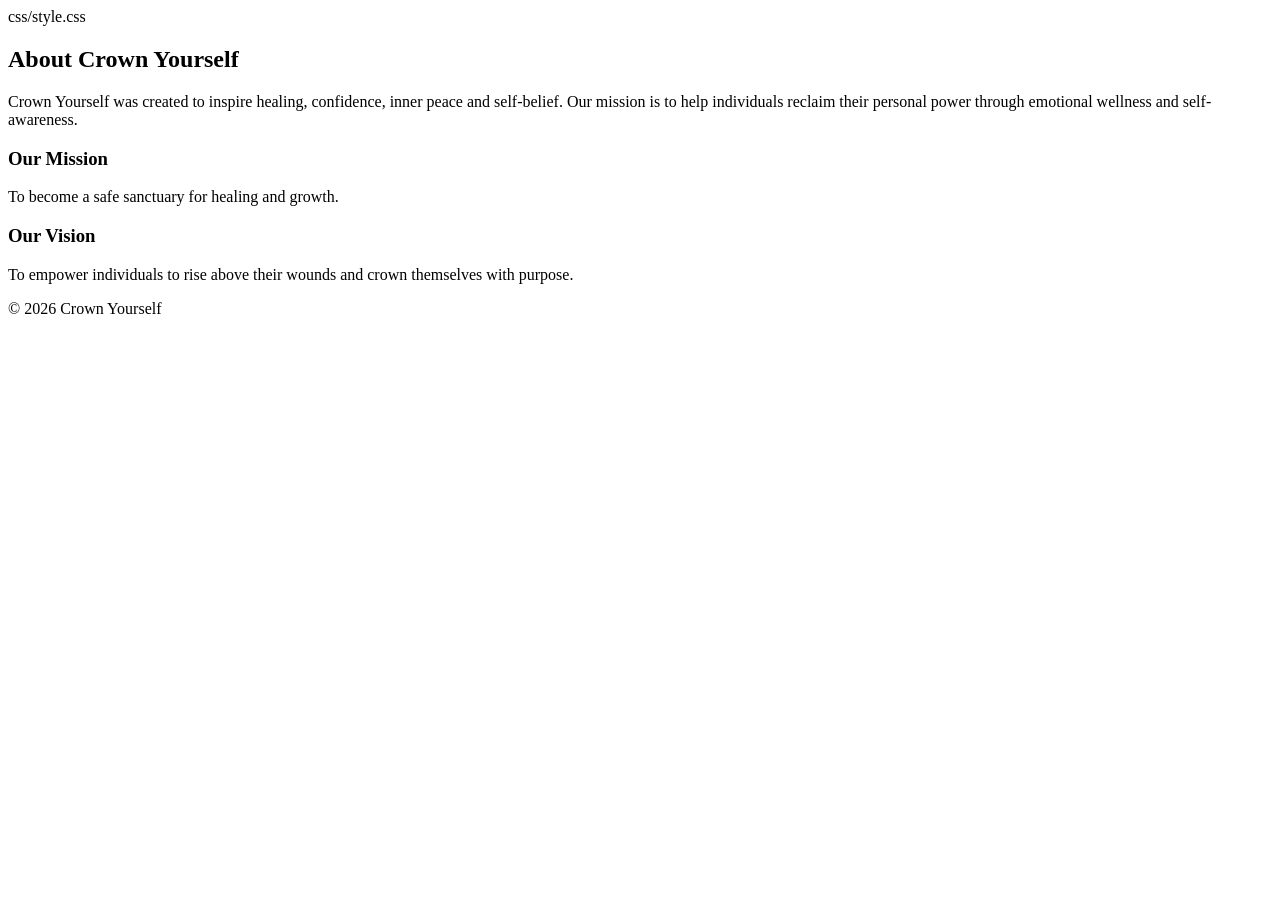
==== about.html @ cd9b48e7 "Create about.html" ====
<!DOCTYPE html>
<html lang="en">
<head>
    <meta charset="UTF-8">
    <meta name="viewport" content="width=device-width, initial-scale=1.0">
    <title>About - Crown Yourself</title>
    css/style.css
</head>
<body>

    <?php include 'nav.html'; ?>

    <div class="container mt-5">
        <h2 class="section-title">About Crown Yourself</h2>
        <p>
            Crown Yourself was created to inspire healing, confidence, inner peace 
            and self‑belief. Our mission is to help individuals reclaim their personal 
            power through emotional wellness and self-awareness.
        </p>

        <h3 class="mt-4">Our Mission</h3>
        <p>To become a safe sanctuary for healing and growth.</p>

        <h3 class="mt-4">Our Vision</h3>
        <p>To empower individuals to rise above their wounds and crown themselves with purpose.</p>
    </div>

    <footer class="footer">
        <p>© 2026 Crown Yourself</p>
    </footer>

</body>
</html>
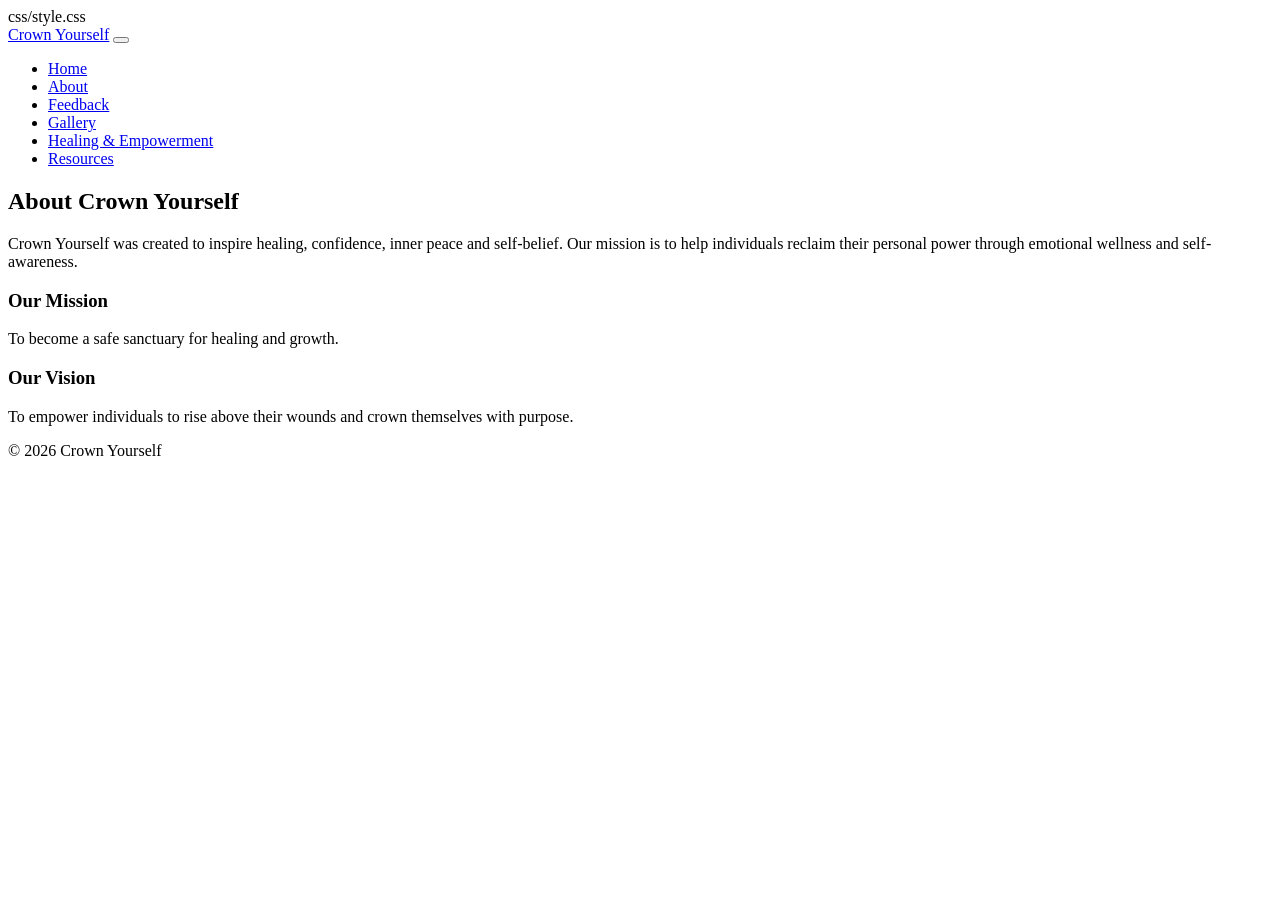
==== commit db0f6b6b: "Update about.html" ====
--- a/about.html
+++ b/about.html
@@ -7,9 +7,37 @@
     css/style.css
 </head>
 <body>
-
-    <?php include 'nav.html'; ?>
-
+  <header>
+         <nav class="navbar navbar-expand-lg navbar-dark bg-dark"> 
+        <div class="container"> 
+            <a class="navbar-brand" href="about us.html">Crown Yourself</a> 
+            <button class="navbar-toggler" type="button" data-bs-toggle="collapse" data-bs-target="#navbarNav"> 
+                <span class="navbar-toggler-icon"></span> 
+            </button> 
+            <div class="collapse navbar-collapse" id="navbarNav"> 
+                <ul class="navbar-nav"> 
+                    <li class="nav-item"> 
+                        <a class="nav-link" href="index.html">Home</a> 
+                    </li> 
+                    <li class="nav-item"> 
+                        <a class="nav-link" href="about us.html">About</a> 
+                    </li>
+                    <li class="nav-item"> 
+                        <a class="nav-link" href="feedback.html">Feedback</a> 
+                    </li>    
+                    <li class="nav-item">
+                        <a class="nav-link" href="gallery.html">Gallery</a>
+                    </li>
+                    <li class="nav-item">
+                        <a class="nav-link" href="healing.html">Healing & Empowerment</a>
+                    </li>
+                   <li class="nav-item">
+                      <a class="nav-link" href=resources.html">Resources</a>
+                   </li>
+                </ul>  </div> 
+        </div> 
+    </nav> 
+    </header>
     <div class="container mt-5">
         <h2 class="section-title">About Crown Yourself</h2>
         <p>
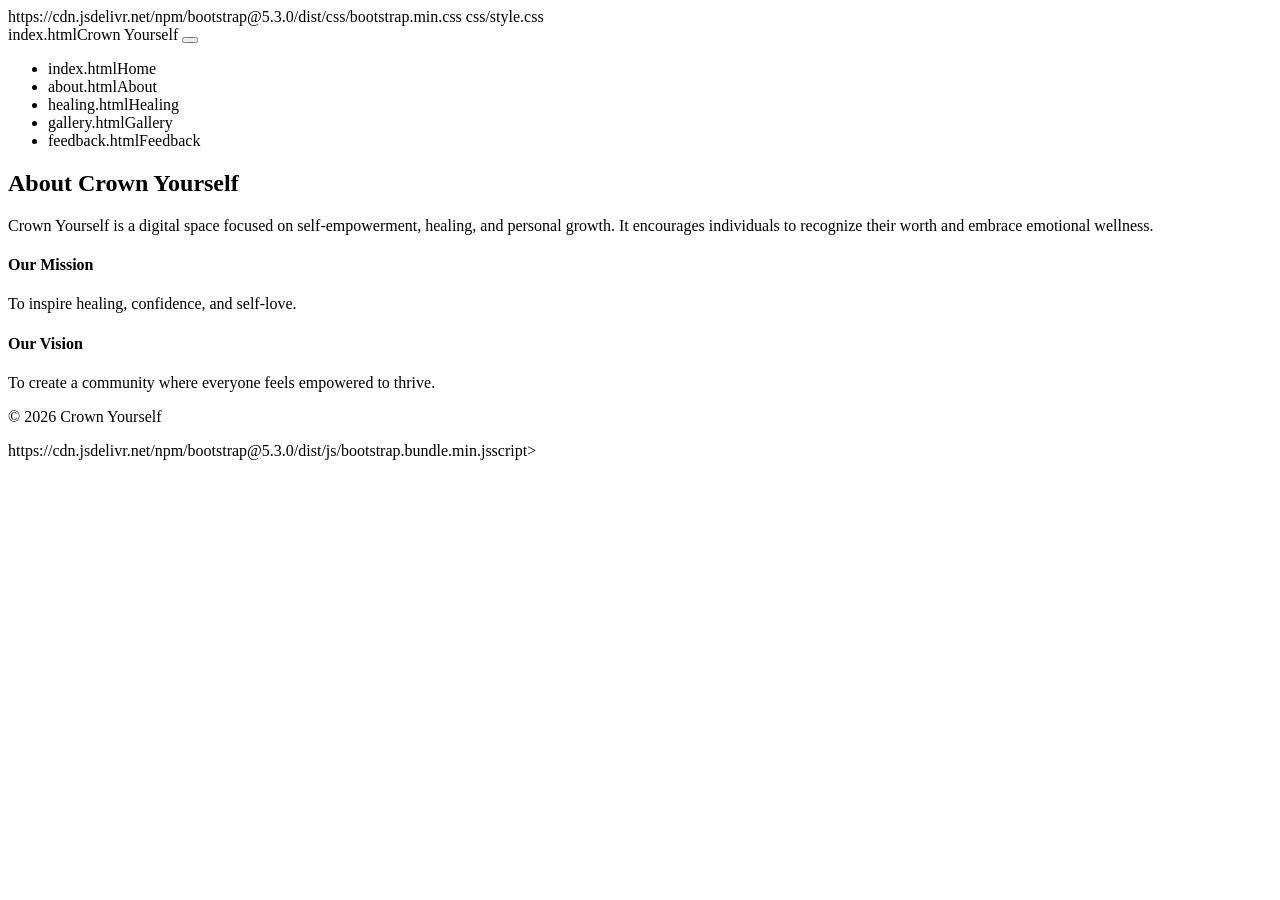
==== commit 035ab799: "Update about.html" ====
--- a/about.html
+++ b/about.html
@@ -4,58 +4,51 @@
     <meta charset="UTF-8">
     <meta name="viewport" content="width=device-width, initial-scale=1.0">
     <title>About - Crown Yourself</title>
+
+    https://cdn.jsdelivr.net/npm/bootstrap@5.3.0/dist/css/bootstrap.min.css
     css/style.css
 </head>
 <body>
-  <header>
-         <nav class="navbar navbar-expand-lg navbar-dark bg-dark"> 
-        <div class="container"> 
-            <a class="navbar-brand" href="about us.html">Crown Yourself</a> 
-            <button class="navbar-toggler" type="button" data-bs-toggle="collapse" data-bs-target="#navbarNav"> 
-                <span class="navbar-toggler-icon"></span> 
-            </button> 
-            <div class="collapse navbar-collapse" id="navbarNav"> 
-                <ul class="navbar-nav"> 
-                    <li class="nav-item"> 
-                        <a class="nav-link" href="index.html">Home</a> 
-                    </li> 
-                    <li class="nav-item"> 
-                        <a class="nav-link" href="about us.html">About</a> 
-                    </li>
-                    <li class="nav-item"> 
-                        <a class="nav-link" href="feedback.html">Feedback</a> 
-                    </li>    
-                    <li class="nav-item">
-                        <a class="nav-link" href="gallery.html">Gallery</a>
-                    </li>
-                    <li class="nav-item">
-                        <a class="nav-link" href="healing.html">Healing & Empowerment</a>
-                    </li>
-                   <li class="nav-item">
-                      <a class="nav-link" href=resources.html">Resources</a>
-                   </li>
-                </ul>  </div> 
-        </div> 
-    </nav> 
-    </header>
-    <div class="container mt-5">
-        <h2 class="section-title">About Crown Yourself</h2>
-        <p>
-            Crown Yourself was created to inspire healing, confidence, inner peace 
-            and self‑belief. Our mission is to help individuals reclaim their personal 
-            power through emotional wellness and self-awareness.
-        </p>
 
-        <h3 class="mt-4">Our Mission</h3>
-        <p>To become a safe sanctuary for healing and growth.</p>
+<nav class="navbar navbar-expand-lg navbar-dark purple-bg">
+    <div class="container">
+        index.htmlCrown Yourself</a>
+        <button class="navbar-toggler" type="button" data-bs-toggle="collapse" data-bs-target="#navMenu">
+            <span class="navbar-toggler-icon"></span>
+        </button>
+        <div class="collapse navbar-collapse" id="navMenu">
+            <ul class="navbar-nav ms-auto">
+                <li class="nav-item">index.htmlHome</a></li>
+                <li class="nav-item">about.htmlAbout</a></li>
+                <li class="nav-item">healing.htmlHealing</a></li>
+                <li class="nav-item">gallery.htmlGallery</a></li>
+                <li class="nav-item">feedback.htmlFeedback</a></li>
+            </ul>
+        </div>
+    </div>
+</nav>
 
-        <h3 class="mt-4">Our Vision</h3>
-        <p>To empower individuals to rise above their wounds and crown themselves with purpose.</p>
-    </div>
+<section class="container mt-5">
+    <h2 class="section-title">About Crown Yourself</h2>
+    <p>
+        Crown Yourself is a digital space focused on self‑empowerment,
+        healing, and personal growth. It encourages individuals to
+        recognize their worth and embrace emotional wellness.
+    </p>
 
-    <footer class="footer">
-        <p>© 2026 Crown Yourself</p>
-    </footer>
+    <h4 class="mt-4">Our Mission</h4>
+    <p>To inspire healing, confidence, and self‑love.</p>
 
+    <h4 class="mt-4">Our Vision</h4>
+    <p>To create a community where everyone feels empowered to thrive.</p>
+</section>
+
+<footer class="footer">
+    <p>© 2026 Crown Yourself</p>
+</footer>
+
+https://cdn.jsdelivr.net/npm/bootstrap@5.3.0/dist/js/bootstrap.bundle.min.jsscript>
 </body>
 </html>
+
+   
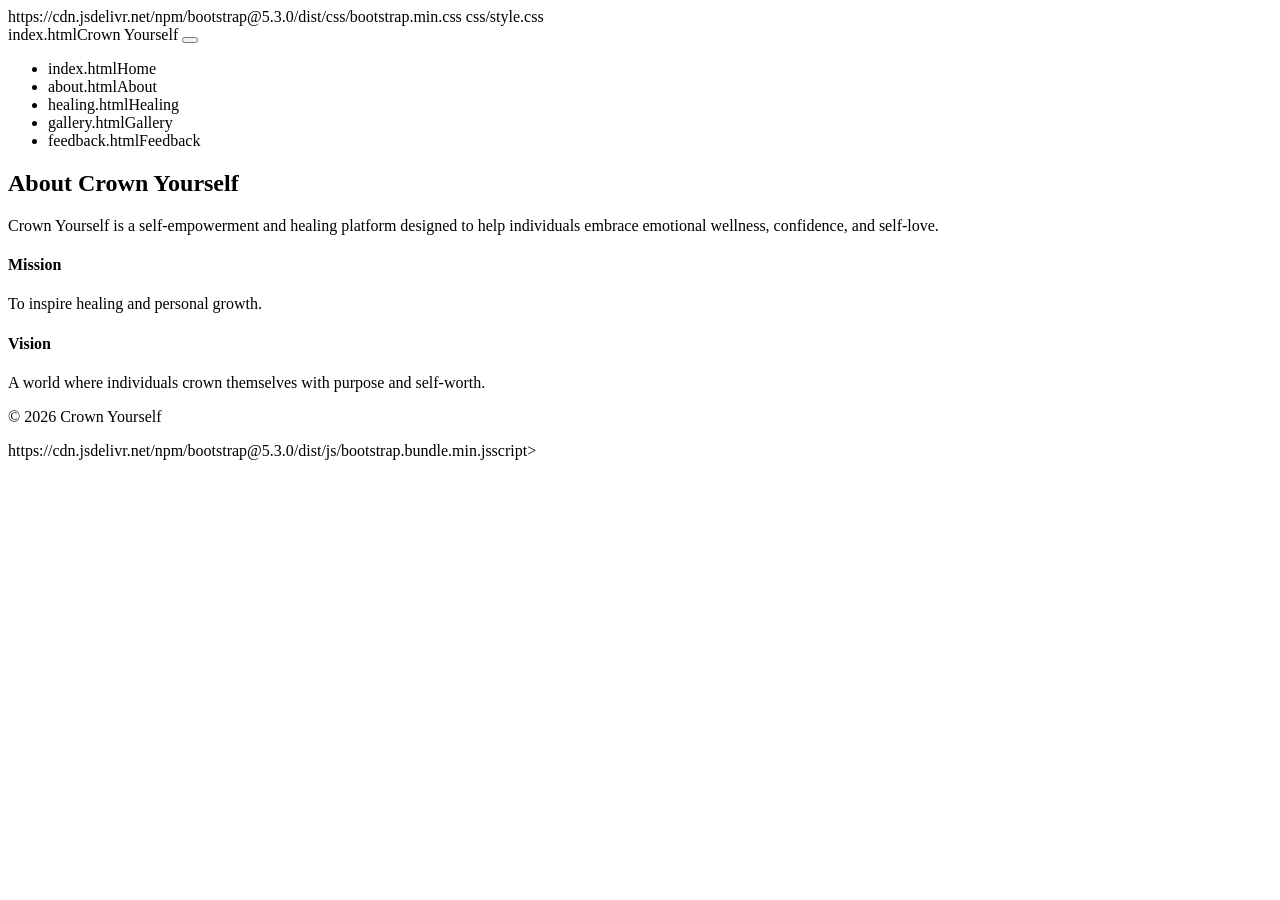
==== commit adb939e7: "Revise About page content and title format" ====
--- a/about.html
+++ b/about.html
@@ -3,7 +3,7 @@
 <head>
     <meta charset="UTF-8">
     <meta name="viewport" content="width=device-width, initial-scale=1.0">
-    <title>About - Crown Yourself</title>
+    <title>About | Crown Yourself</title>
 
     https://cdn.jsdelivr.net/npm/bootstrap@5.3.0/dist/css/bootstrap.min.css
     css/style.css
@@ -31,16 +31,15 @@
 <section class="container mt-5">
     <h2 class="section-title">About Crown Yourself</h2>
     <p>
-        Crown Yourself is a digital space focused on self‑empowerment,
-        healing, and personal growth. It encourages individuals to
-        recognize their worth and embrace emotional wellness.
+        Crown Yourself is a self‑empowerment and healing platform designed to
+        help individuals embrace emotional wellness, confidence, and self‑love.
     </p>
 
-    <h4 class="mt-4">Our Mission</h4>
-    <p>To inspire healing, confidence, and self‑love.</p>
+    <h4>Mission</h4>
+    <p>To inspire healing and personal growth.</p>
 
-    <h4 class="mt-4">Our Vision</h4>
-    <p>To create a community where everyone feels empowered to thrive.</p>
+    <h4>Vision</h4>
+    <p>A world where individuals crown themselves with purpose and self‑worth.</p>
 </section>
 
 <footer class="footer">
@@ -50,5 +49,3 @@
 https://cdn.jsdelivr.net/npm/bootstrap@5.3.0/dist/js/bootstrap.bundle.min.jsscript>
 </body>
 </html>
-
-   
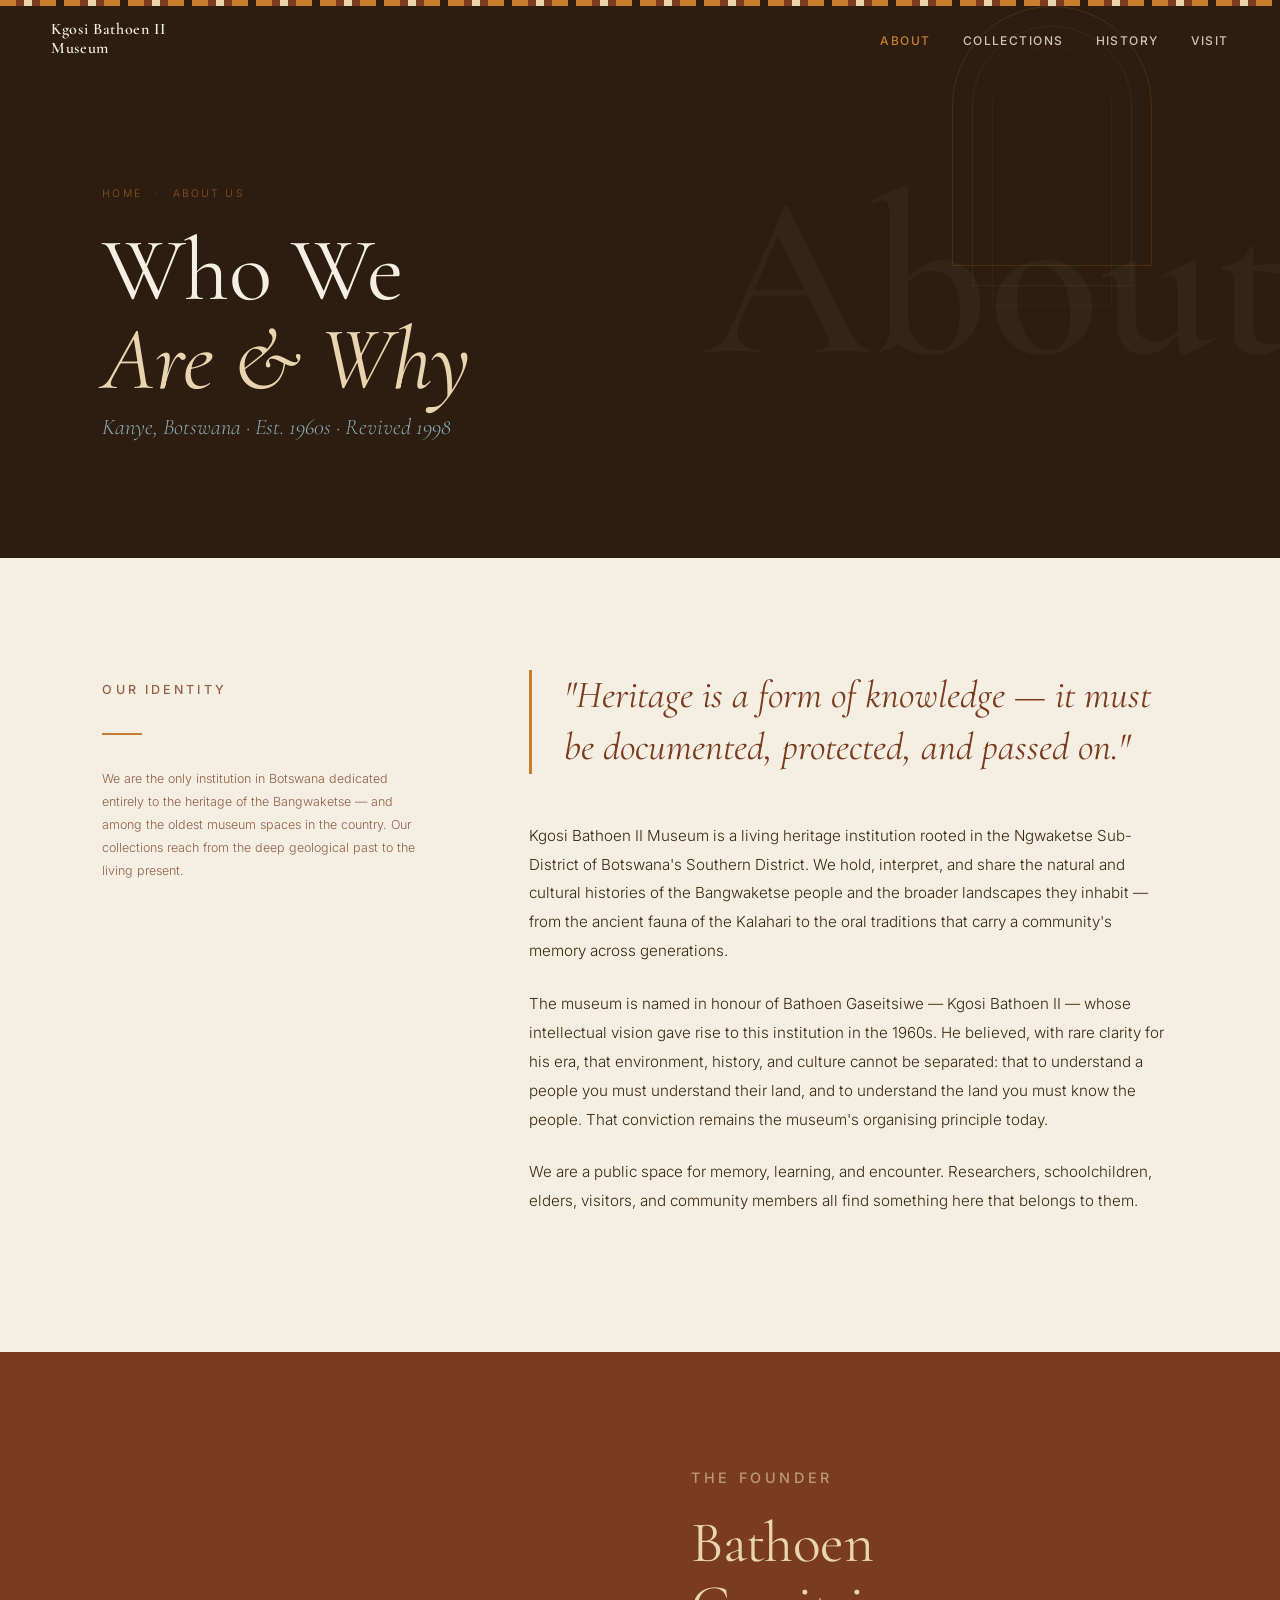
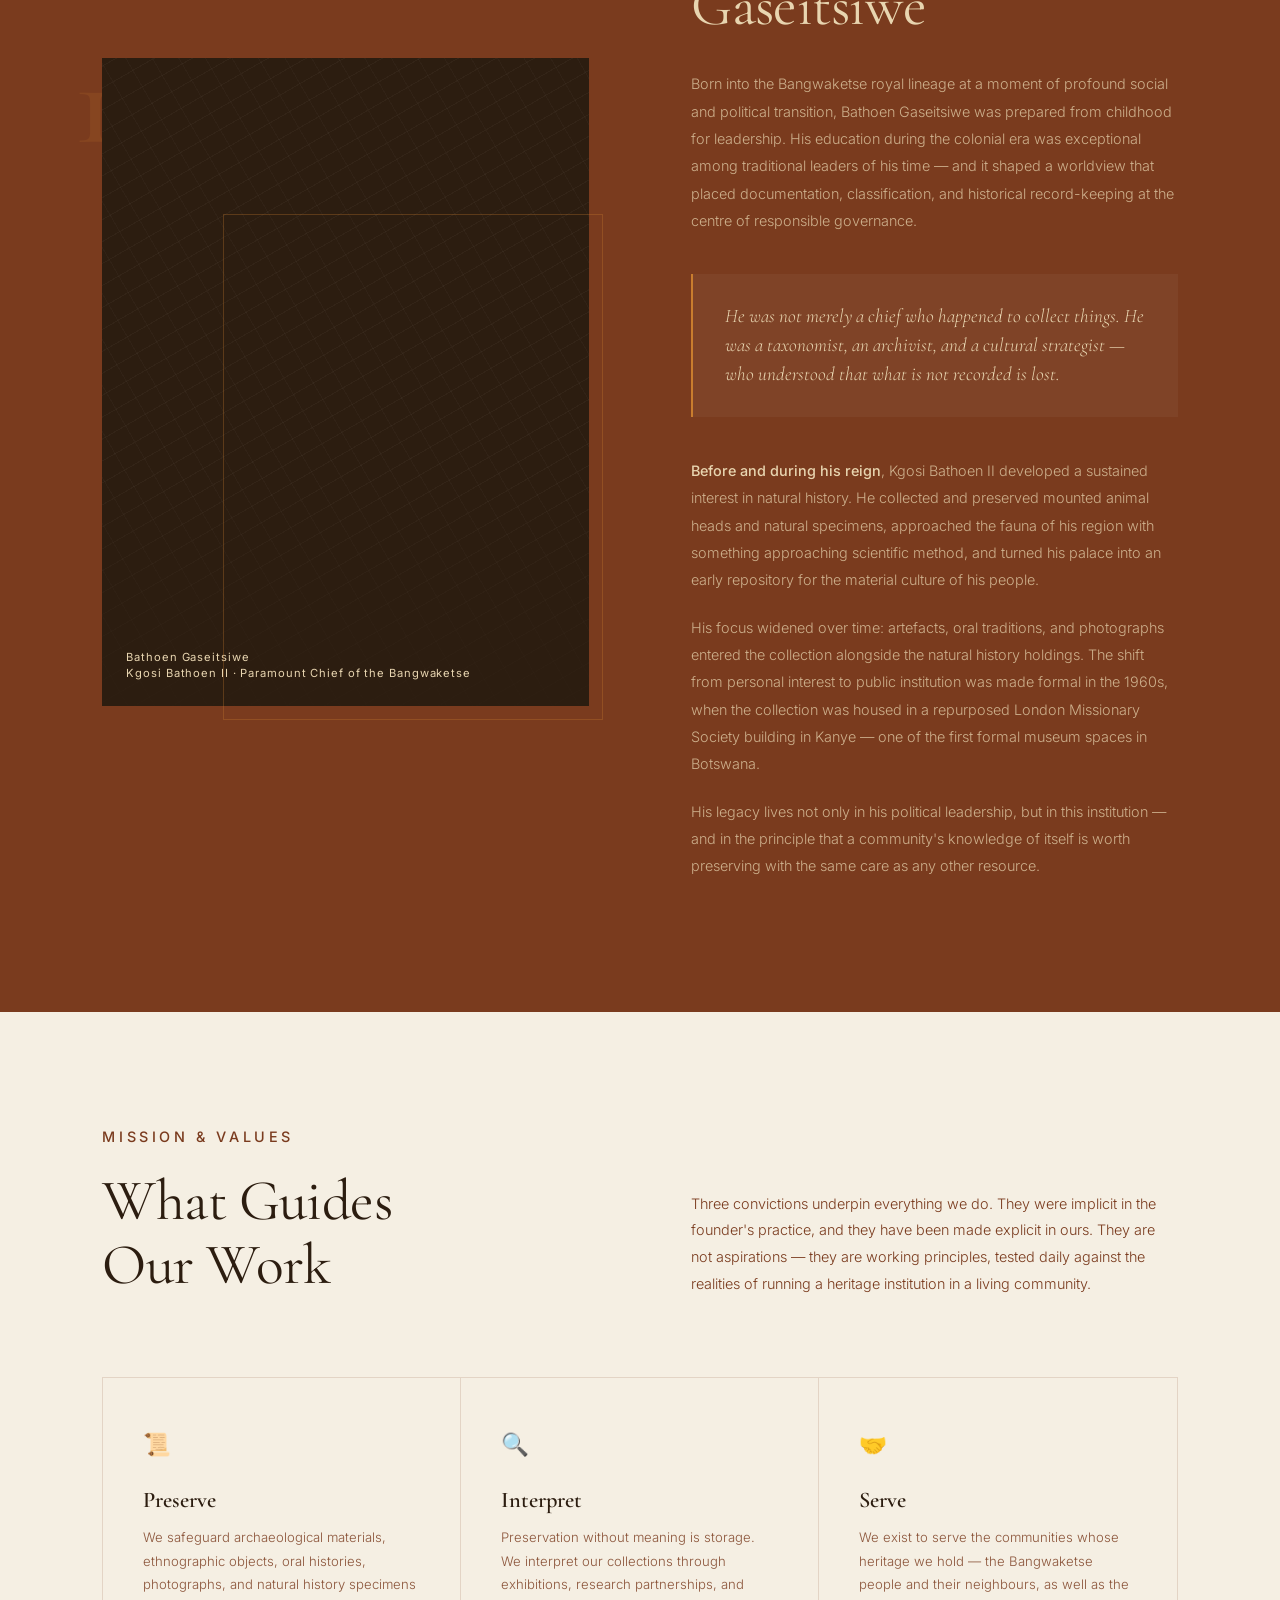
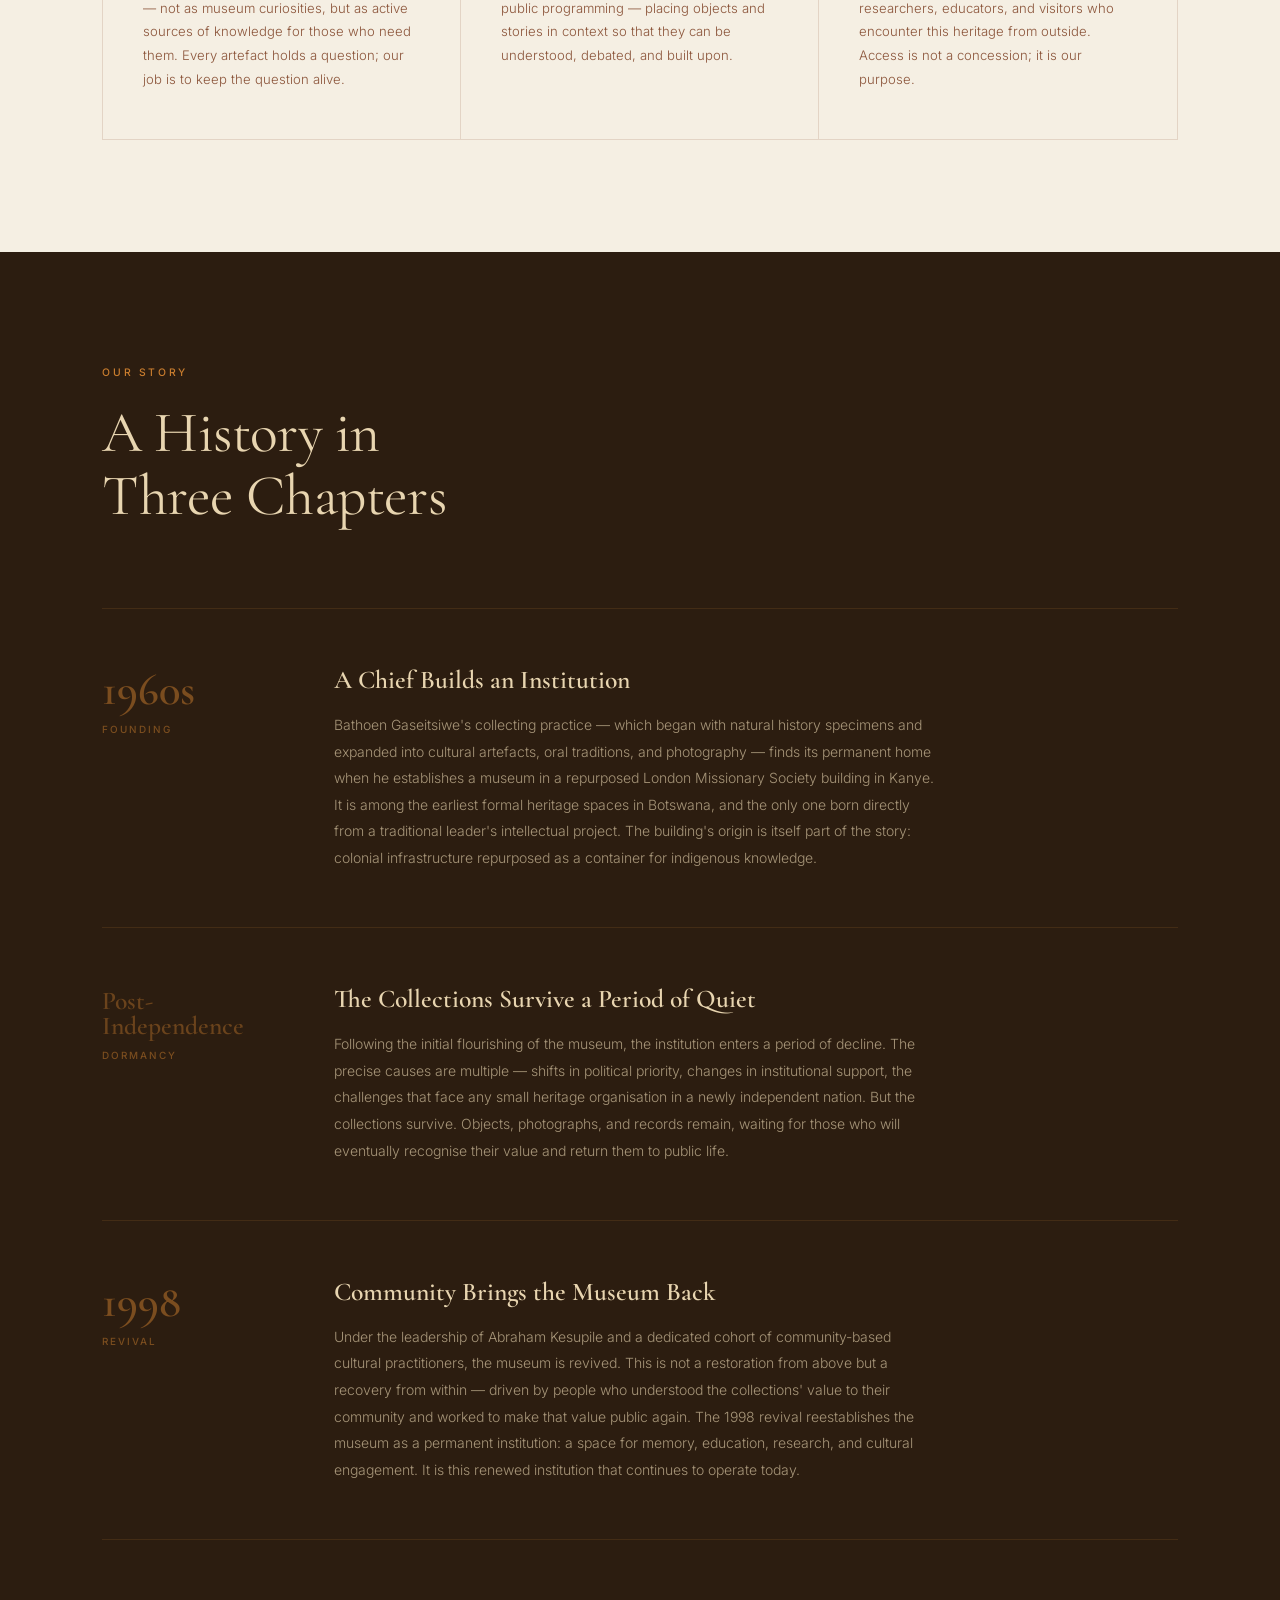
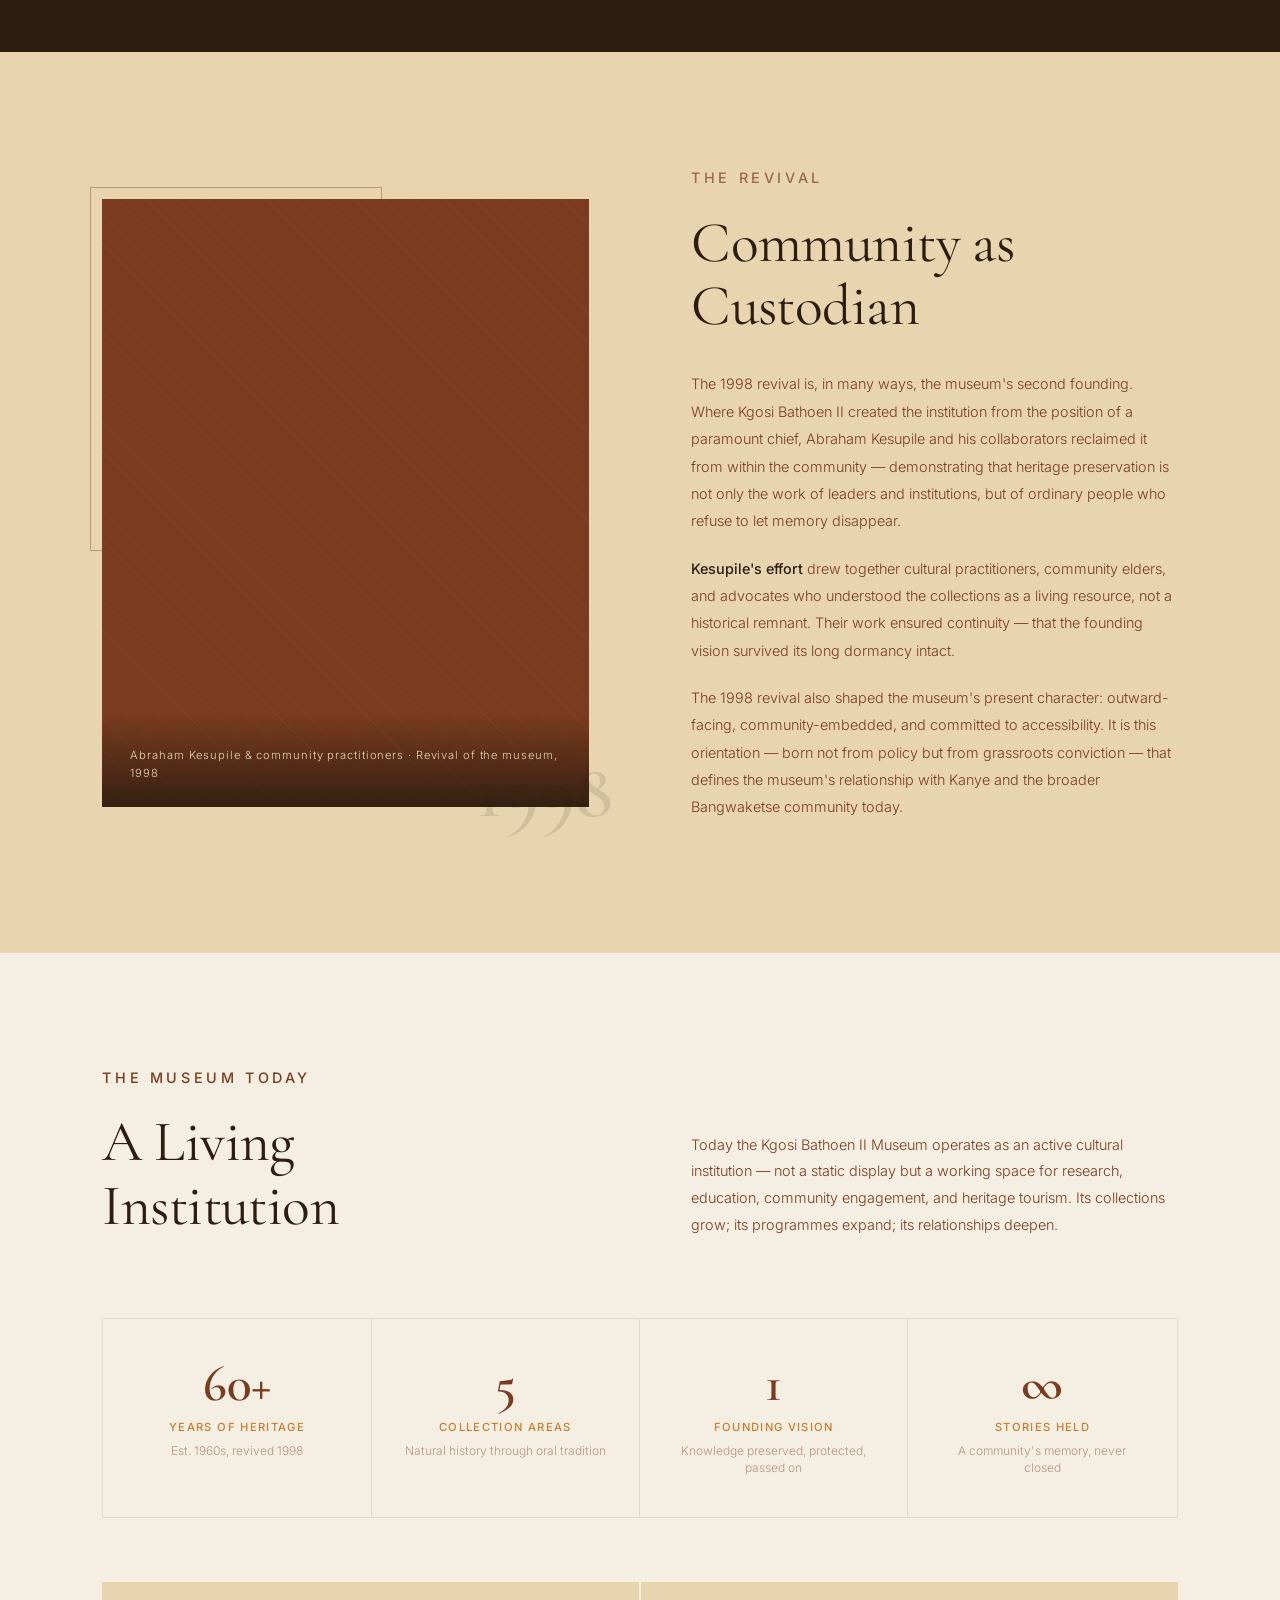
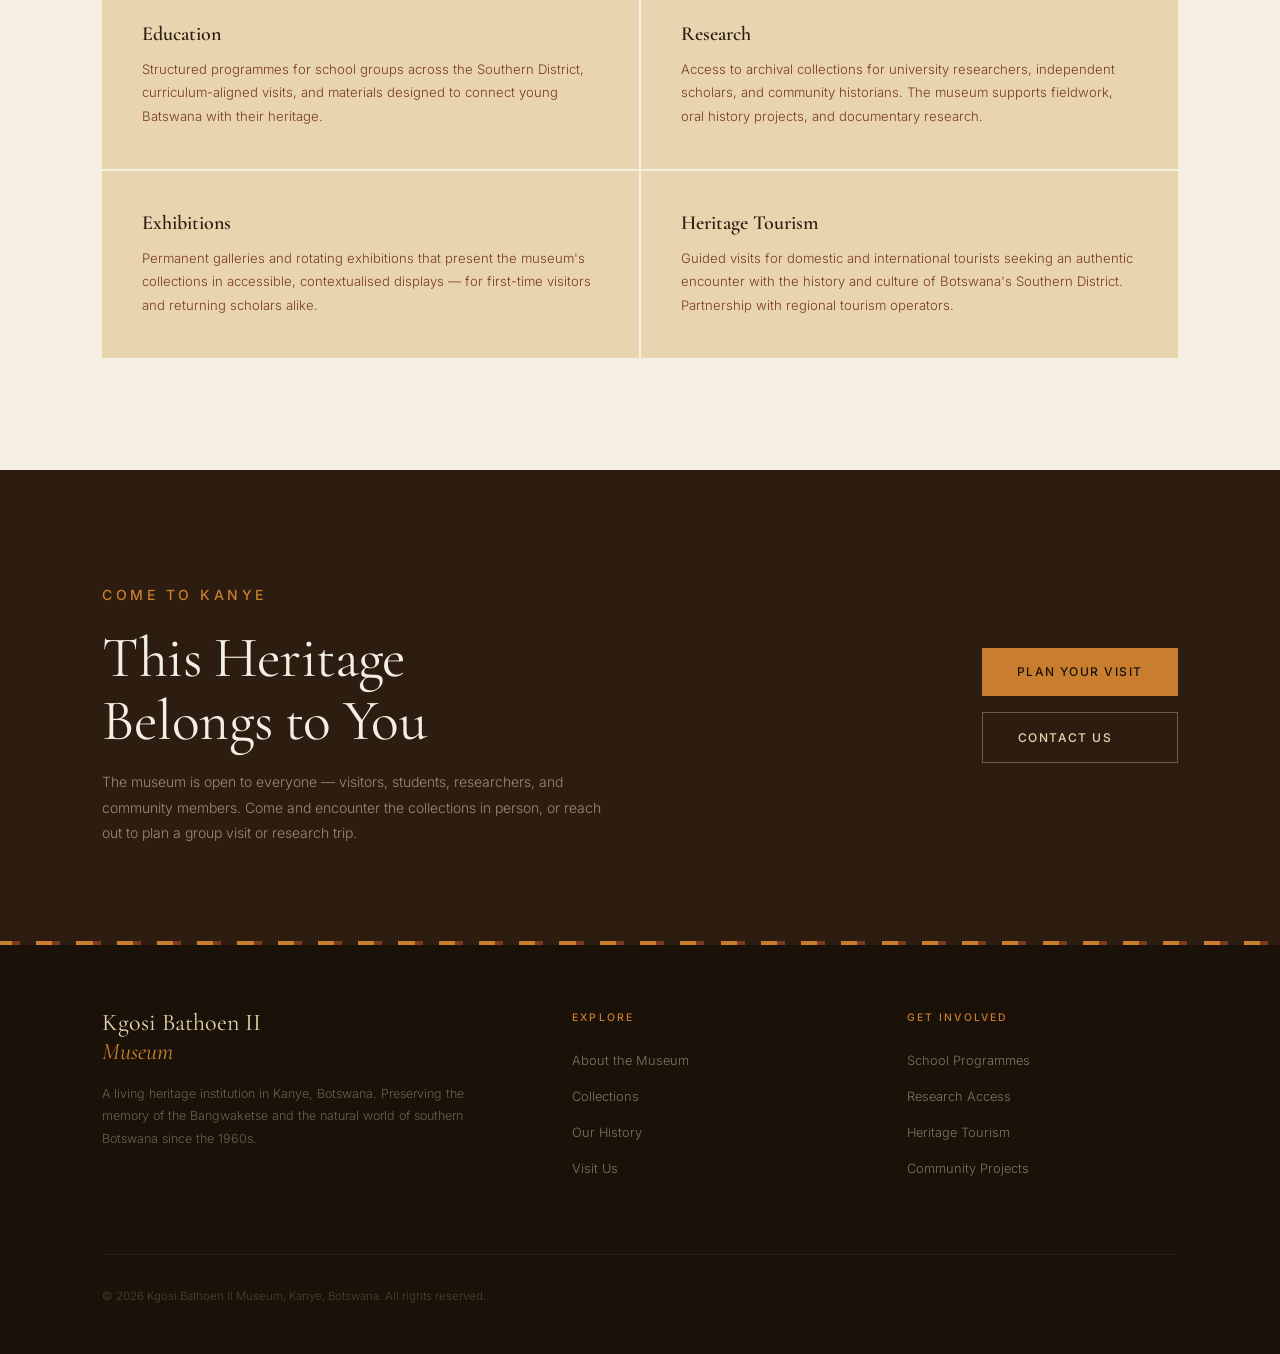
==== commit ac705b9c: "Update fmt.Println message from 'Hello' to 'Goodbye'" ====
--- a/about.html
+++ b/about.html
@@ -1,51 +1,1049 @@
 <!DOCTYPE html>
 <html lang="en">
 <head>
-    <meta charset="UTF-8">
-    <meta name="viewport" content="width=device-width, initial-scale=1.0">
-    <title>About | Crown Yourself</title>
-
-    https://cdn.jsdelivr.net/npm/bootstrap@5.3.0/dist/css/bootstrap.min.css
-    css/style.css
+  <meta charset="UTF-8" />
+  <meta name="viewport" content="width=device-width, initial-scale=1.0" />
+  <title>About Us — Kgosi Bathoen II Museum</title>
+  <link href="https://fonts.googleapis.com/css2?family=Cormorant+Garamond:ital,wght@0,400;0,600;1,400&family=Inter:wght@300;400;500&display=swap" rel="stylesheet" />
+  <style>
+    *, *::before, *::after { box-sizing: border-box; margin: 0; padding: 0; }
+
+    :root {
+      --earth:   #2C1D10;
+      --sienna:  #7A3B1E;
+      --ochre:   #C97D2E;
+      --sand:    #E8D5B0;
+      --bone:    #F5EFE3;
+      --sky:     #8BAAB4;
+      --ink:     #1A1209;
+
+      --display: 'Cormorant Garamond', Georgia, serif;
+      --body:    'Inter', system-ui, sans-serif;
+    }
+
+    html { scroll-behavior: smooth; }
+body {
+      background: var(--bone);
+      color: var(--ink);
+      font-family: var(--body);
+      font-weight: 300;
+      line-height: 1.65;
+      overflow-x: hidden;
+    }
+
+    /* ── NAV ── */
+    nav {
+      position: fixed;
+      top: 0; left: 0; right: 0;
+      z-index: 100;
+      display: flex;
+      align-items: center;
+      justify-content: space-between;
+      padding: 1.25rem 4vw;
+      background: transparent;
+      transition: background 0.4s, backdrop-filter 0.4s;
+    }
+    nav.scrolled {
+      background: rgba(245,239,227,0.92);
+      backdrop-filter: blur(10px);
+      border-bottom: 1px solid rgba(122,59,30,0.15);
+    }
+    .nav-logo {
+      font-family: var(--display);
+      font-size: 1rem;
+      font-weight: 600;
+      color: var(--bone);
+      letter-spacing: 0.04em;
+      text-decoration: none;
+      line-height: 1.2;
+    }
+    nav.scrolled .nav-logo { color: var(--earth); }
+    .nav-links {
+      display: flex;
+      gap: 2rem;
+      list-style: none;
+    }
+    .nav-links a {
+      font-size: 0.75rem;
+      font-weight: 500;
+      letter-spacing: 0.12em;
+      text-transform: uppercase;
+      color: rgba(245,239,227,0.8);
+      text-decoration: none;
+      transition: color 0.25s;
+    }
+    .nav-links a.active { color: var(--ochre); }
+    nav.scrolled .nav-links a { color: var(--sienna); }
+    nav.scrolled .nav-links a.active { color: var(--ochre); }
+    .nav-links a:hover { color: var(--ochre); }
+
+    /* ── SHARED BITS ── */
+      .kente-stripe {
+      height: 6px;
+      background: repeating-linear-gradient(
+        90deg,
+        var(--ochre)  0px,  var(--ochre)  16px,
+        var(--sienna) 16px, var(--sienna) 24px,
+        var(--sand)   24px, var(--sand)   32px,
+        var(--sienna) 32px, var(--sienna) 40px,
+        var(--ochre)  40px, var(--ochre)  56px,
+        var(--earth)  56px, var(--earth)  64px
+      );
+    }
+
+    .section-label {
+      font-size: 0.65rem;
+      letter-spacing: 0.25em;
+      text-transform: uppercase;
+      color: var(--ochre);
+      font-weight: 500;
+      margin-bottom: 1.25rem;
+    }
+
+    h2 {
+      font-family: var(--display);
+      font-size: clamp(2rem, 4.5vw, 3.8rem);
+      font-weight: 400;
+      line-height: 1.1;
+      letter-spacing: -0.01em;
+      color: var(--earth);
+    }
+
+    .btn-primary {
+      display: inline-block;
+      padding: 0.9rem 2.2rem;
+      background: var(--ochre);
+      color: var(--ink);
+      font-size: 0.75rem;
+      font-weight: 500;
+      letter-spacing: 0.12em;
+      text-transform: uppercase;
+      text-decoration: none;
+      border: none;
+      cursor: pointer;
+      transition: background 0.25s, transform 0.2s;
+    }
+    .btn-primary:hover { background: var(--sand); transform: translateY(-2px); }
+
+    .btn-ghost {
+      display: inline-block;
+      padding: 0.9rem 2.2rem;
+      background: transparent;
+      color: var(--sand);
+      font-size: 0.75rem;
+      font-weight: 500;
+      letter-spacing: 0.12em;
+      text-transform: uppercase;
+      text-decoration: none;
+      border: 1px solid rgba(232,213,176,0.35);
+      transition: border-color 0.25s, color 0.25s, transform 0.2s;
+    }
+    .btn-ghost:hover { border-color: var(--ochre); color: var(--ochre); transform: translateY(-2px); }
+
+    /* ── PAGE HERO ── */
+    .page-hero {
+      position: relative;
+      background: var(--earth);
+      padding: 16vh 8vw 8vh;
+      overflow: hidden;
+      min-height: 62vh;
+      display: flex;
+      flex-direction: column;
+      justify-content: flex-end;
+    }
+    .page-hero .kente-stripe {
+      position: absolute;
+      top: 0; left: 0; right: 0;
+    }
+    .page-hero-ghost {
+      position: absolute;
+      right: -1vw;
+      top: 50%;
+      transform: translateY(-50%);
+      font-family: var(--display);
+      font-size: clamp(7rem, 18vw, 20rem);
+      font-weight: 600;
+      color: rgba(255,255,255,0.03);
+      line-height: 1;
+      user-select: none;
+      pointer-events: none;
+      white-space: nowrap;
+    }
+  
+    /* concentric arcs decorating the right side */
+    .page-hero-arcs {
+      position: absolute;
+      top: 6px; right: 10vw;
+      width: 200px; height: 260px;
+      pointer-events: none;
+    }
+    .page-hero-arcs span {
+      position: absolute;
+      border-radius: 100px 100px 0 0;
+      border: 1px solid rgba(201,125,46,0.18);
+    }
+    .page-hero-arcs span:nth-child(1) { inset: 0; }
+    .page-hero-arcs span:nth-child(2) { inset: 20px 20px -20px; border-color: rgba(201,125,46,0.10); }
+    .page-hero-arcs span:nth-child(3) { inset: 40px 40px -40px; border-color: rgba(201,125,46,0.06); }
+
+    .page-hero-breadcrumb {
+      font-size: 0.65rem;
+      letter-spacing: 0.2em;
+      text-transform: uppercase;
+      color: rgba(201,125,46,0.6);
+      margin-bottom: 1.5rem;
+    }
+    .page-hero-breadcrumb a {
+      color: rgba(201,125,46,0.6);
+      text-decoration: none;
+    }
+    .page-hero-breadcrumb a:hover { color: var(--ochre); }
+    .page-hero-breadcrumb span { margin: 0 0.5rem; }
+
+    .page-hero h1 {
+      font-family: var(--display);
+      font-size: clamp(2.8rem, 7vw, 6rem);
+      font-weight: 400;
+      line-height: 1.0;
+      color: var(--bone);
+      letter-spacing: -0.01em;
+      margin-bottom: 0.25rem;
+    }
+    .page-hero h1 em { font-style: italic; color: var(--sand); }
+
+    .page-hero-sub {
+      font-family: var(--display);
+      font-style: italic;
+      font-size: clamp(1rem, 2vw, 1.4rem);
+      color: var(--sky);
+      margin-bottom: 2.5rem;
+    }
+
+    /* ── OPENING STATEMENT ── */
+      .opening {
+      background: var(--bone);
+      padding: 7rem 8vw;
+      display: grid;
+      grid-template-columns: 1fr 2fr;
+      gap: 8vw;
+      align-items: start;
+    }
+    .opening-aside {
+      padding-top: 0.5rem;
+    }
+    .opening-aside .section-label { margin-bottom: 2rem; }
+    .opening-aside-rule {
+      width: 40px;
+      height: 2px;
+      background: var(--ochre);
+      margin-bottom: 2rem;
+    }
+    .opening-aside p {
+      font-size: 0.78rem;
+      color: var(--sienna);
+      line-height: 1.85;
+      opacity: 0.8;
+    }
+
+    .opening-body blockquote {
+      font-family: var(--display);
+      font-size: clamp(1.5rem, 3vw, 2.4rem);
+      font-style: italic;
+      font-weight: 400;
+      color: var(--sienna);
+      line-height: 1.35;
+      border-left: 3px solid var(--ochre);
+      padding-left: 2rem;
+      margin-bottom: 3rem;
+    }
+    .opening-body p {
+      font-size: 0.95rem;
+      color: #3a2810;
+      line-height: 1.9;
+      margin-bottom: 1.5rem;
+      max-width: 640px;
+    }
+    /* ── FOUNDER PORTRAIT SECTION ── */
+    .founder {
+      background: var(--sienna);
+      padding: 7rem 8vw;
+      display: grid;
+      grid-template-columns: 1fr 1fr;
+      gap: 8vw;
+      align-items: center;
+    }
+
+    .founder-portrait {
+      position: relative;
+    }
+    .founder-frame {
+      width: 100%;
+      aspect-ratio: 3/4;
+      background: var(--earth);
+      position: relative;
+      overflow: hidden;
+    }
+    /* Hatched texture to stand in for photo */
+    .founder-frame::before {
+      content: '';
+      position: absolute;
+      inset: 0;
+      background:
+        repeating-linear-gradient(
+          -30deg,
+          transparent,
+          transparent 18px,
+          rgba(255,255,255,0.03) 18px,
+          rgba(255,255,255,0.03) 19px
+        ),
+        repeating-linear-gradient(
+          60deg,
+          transparent,
+          transparent 22px,
+          rgba(255,255,255,0.025) 22px,
+          rgba(255,255,255,0.025) 23px
+        );
+    }
+      /* Inner ruled overlay */
+    .founder-frame-inner {
+      position: absolute;
+      bottom: 0; left: 0; right: 0;
+      height: 35%;
+      background: linear-gradient(to top, rgba(44,29,16,0.9), transparent);
+      display: flex;
+      align-items: flex-end;
+      padding: 1.5rem;
+    }
+    .founder-frame-inner p {
+      font-size: 0.7rem;
+      letter-spacing: 0.08em;
+      color: var(--sand);
+      line-height: 1.5;
+      font-weight: 400;
+    }
+    /* Offset decorative border */
+    .founder-frame-offset {
+      position: absolute;
+      bottom: -14px; right: -14px;
+      width: 78%; height: 78%;
+      border: 1px solid var(--ochre);
+      opacity: 0.3;
+      pointer-events: none;
+    }
+    /* Large year stamp */
+    .founder-year {
+      position: absolute;
+      top: -1.25rem;
+      left: -1.75rem;
+      font-family: var(--display);
+      font-size: clamp(5rem, 10vw, 8rem);
+      font-weight: 600;
+      color: var(--ochre);
+      opacity: 0.15;
+      line-height: 1;
+      pointer-events: none;
+    }
+
+    .founder-content .section-label { color: var(--sand); opacity: 0.6; }
+    .founder-content h2 { color: var(--sand); margin-bottom: 2rem; }
+
+    .founder-content p {
+      font-size: 0.9rem;
+      color: rgba(232,213,176,0.75);
+      line-height: 1.9;
+      margin-bottom: 1.25rem;
+      max-width: 520px;
+    }
+    .founder-content p strong {
+      color: var(--sand);
+      font-weight: 500;
+    }
+
+    .founder-pull {
+      margin: 2.5rem 0;
+      padding: 1.75rem 2rem;
+      border-left: 2px solid var(--ochre);
+      background: rgba(255,255,255,0.04);
+    }
+    .founder-pull p {
+      font-family: var(--display);
+      font-size: 1.2rem;
+      font-style: italic;
+      color: var(--sand);
+      opacity: 1;
+      margin: 0;
+      line-height: 1.5;
+    }
+/* ── MISSION & VALUES ── */
+    .mission {
+      background: var(--bone);
+      padding: 7rem 8vw;
+    }
+    .mission-header {
+      display: grid;
+      grid-template-columns: 1fr 1fr;
+      gap: 8vw;
+      align-items: end;
+      margin-bottom: 5rem;
+    }
+    .mission-header p {
+      font-size: 0.9rem;
+      color: var(--sienna);
+      line-height: 1.85;
+    }
+
+    .values-grid {
+      display: grid;
+      grid-template-columns: repeat(3, 1fr);
+      gap: 0;
+      border: 1px solid rgba(122,59,30,0.15);
+    }
+    .value-card {
+      padding: 3rem 2.5rem;
+      border-right: 1px solid rgba(122,59,30,0.15);
+      position: relative;
+      transition: background 0.3s;
+    }
+    .value-card:last-child { border-right: none; }
+    .value-card:hover { background: rgba(201,125,46,0.04); }
+    .value-card::before {
+      content: '';
+      position: absolute;
+      top: 0; left: 0; right: 0;
+      height: 3px;
+      background: var(--ochre);
+      transform: scaleX(0);
+      transform-origin: left;
+      transition: transform 0.35s;
+    }
+    .value-card:hover::before { transform: scaleX(1); }
+
+    .value-icon {
+      font-size: 1.4rem;
+      margin-bottom: 1.5rem;
+      display: block;
+    }
+    .value-card h3 {
+      font-family: var(--display);
+      font-size: 1.4rem;
+      font-weight: 600;
+      color: var(--earth);
+      margin-bottom: 0.75rem;
+      line-height: 1.2;
+    }
+    .value-card p {
+      font-size: 0.82rem;
+      color: var(--sienna);
+      line-height: 1.8;
+      opacity: 0.85;
+    }
+      /* ── DEEP HISTORY ── */
+    .deep-history {
+      background: var(--earth);
+      padding: 7rem 8vw;
+    }
+    .deep-history .section-label { color: var(--ochre); }
+    .deep-history h2 { color: var(--sand); margin-bottom: 5rem; }
+
+    .history-chapters {
+      display: grid;
+      grid-template-columns: 1fr;
+      gap: 0;
+    }
+    .chapter {
+      display: grid;
+      grid-template-columns: 180px 1fr;
+      gap: 4vw;
+      padding: 3.5rem 0;
+      border-top: 1px solid rgba(201,125,46,0.15);
+      align-items: start;
+    }
+    .chapter:last-child { border-bottom: 1px solid rgba(201,125,46,0.15); }
+
+    .chapter-era {
+      padding-top: 0.2rem;
+    }
+    .chapter-date {
+      font-family: var(--display);
+      font-size: clamp(2rem, 3.5vw, 2.8rem);
+      font-weight: 600;
+      color: var(--ochre);
+      line-height: 1;
+      margin-bottom: 0.5rem;
+      opacity: 0.5;
+    }
+    .chapter-tag {
+      font-size: 0.62rem;
+      letter-spacing: 0.2em;
+      text-transform: uppercase;
+      color: rgba(201,125,46,0.5);
+      font-weight: 500;
+    }
+
+    .chapter-body h3 {
+      font-family: var(--display);
+      font-size: clamp(1.2rem, 2vw, 1.6rem);
+      font-weight: 600;
+      color: var(--sand);
+      margin-bottom: 1rem;
+      line-height: 1.2;
+    }
+    .chapter-body p {
+      font-size: 0.875rem;
+      color: rgba(232,213,176,0.65);
+      line-height: 1.9;
+      max-width: 600px;
+    }
+
+    /* ── REVIVAL FEATURE ── */
+    .revival {
+      background: var(--sand);
+      padding: 7rem 8vw;
+      display: grid;
+      grid-template-columns: 1fr 1fr;
+      gap: 8vw;
+      align-items: center;
+    }
+      .revival-visual {
+      position: relative;
+    }
+    .revival-block {
+      background: var(--sienna);
+      aspect-ratio: 4/5;
+      position: relative;
+      overflow: hidden;
+    }
+    .revival-block::before {
+      content: '';
+      position: absolute;
+      inset: 0;
+      background: repeating-linear-gradient(
+        45deg,
+        transparent, transparent 20px,
+        rgba(255,255,255,0.03) 20px, rgba(255,255,255,0.03) 21px
+      );
+    }
+    .revival-block-caption {
+      position: absolute;
+      bottom: 0; left: 0; right: 0;
+      background: linear-gradient(to top, rgba(44,29,16,0.9), transparent);
+      padding: 2rem 1.75rem 1.5rem;
+      font-size: 0.7rem;
+      letter-spacing: 0.08em;
+      color: var(--sand);
+    }
+    .revival-block-offset {
+      position: absolute;
+      top: -12px; left: -12px;
+      width: 60%; height: 60%;
+      border: 1px solid var(--sienna);
+      opacity: 0.4;
+      pointer-events: none;
+    }
+    .revival-year-stamp {
+      position: absolute;
+      bottom: -1.5rem; right: -1.5rem;
+      font-family: var(--display);
+      font-size: clamp(3.5rem, 6vw, 5.5rem);
+      font-weight: 600;
+      color: var(--earth);
+      opacity: 0.12;
+      line-height: 1;
+      pointer-events: none;
+    }
+
+    .revival-content .section-label { color: var(--sienna); opacity: 0.7; }
+    .revival-content h2 { color: var(--earth); margin-bottom: 2rem; }
+    .revival-content p {
+      font-size: 0.9rem;
+      color: var(--sienna);
+      line-height: 1.9;
+      margin-bottom: 1.25rem;
+      max-width: 500px;
+    }
+    .revival-content p strong { color: var(--earth); font-weight: 500; }
+
+    /* ── TODAY ── */
+      .today {
+      background: var(--bone);
+      padding: 7rem 8vw;
+    }
+    .today-header {
+      display: grid;
+      grid-template-columns: 1fr 1fr;
+      gap: 8vw;
+      align-items: end;
+      margin-bottom: 5rem;
+    }
+    .today-header p {
+      font-size: 0.9rem;
+      color: var(--sienna);
+      line-height: 1.85;
+    }
+
+    .today-stats {
+      display: grid;
+      grid-template-columns: repeat(4, 1fr);
+      gap: 0;
+      border: 1px solid rgba(122,59,30,0.12);
+      margin-bottom: 4rem;
+    }
+    .stat {
+      padding: 2.5rem 2rem;
+      border-right: 1px solid rgba(122,59,30,0.12);
+      text-align: center;
+    }
+    .stat:last-child { border-right: none; }
+    .stat-number {
+      font-family: var(--display);
+      font-size: clamp(2.2rem, 4vw, 3.5rem);
+      font-weight: 600;
+      color: var(--sienna);
+      line-height: 1;
+      margin-bottom: 0.5rem;
+    }
+    .stat-label {
+      font-size: 0.7rem;
+      letter-spacing: 0.12em;
+      text-transform: uppercase;
+      color: var(--ochre);
+      font-weight: 500;
+    }
+    .stat-sub {
+      font-size: 0.75rem;
+      color: rgba(122,59,30,0.5);
+      margin-top: 0.4rem;
+      line-height: 1.4;
+    }
+
+    .today-roles {
+      display: grid;
+      grid-template-columns: repeat(2, 1fr);
+      gap: 2px;
+    }
+    .role-card {
+      background: var(--sand);
+      padding: 2.5rem;
+    }
+    .role-card h3 {
+      font-family: var(--display);
+      font-size: 1.25rem;
+      font-weight: 600;
+      color: var(--earth);
+      margin-bottom: 0.75rem;
+      line-height: 1.2;
+    }
+    .role-card p {
+      font-size: 0.82rem;
+      color: var(--sienna);
+      line-height: 1.8;
+    }
+
+    /* ── CTA ── */
+      .cta {
+      background: var(--earth);
+      padding: 6rem 8vw;
+      display: grid;
+      grid-template-columns: 1fr auto;
+      gap: 4rem;
+      align-items: center;
+    }
+    .cta-text .section-label { color: var(--ochre); }
+    .cta-text h2 { color: var(--bone); margin-top: 0.5rem; }
+    .cta-text p {
+      margin-top: 1rem;
+      font-size: 0.875rem;
+      color: rgba(232,213,176,0.6);
+      max-width: 520px;
+      line-height: 1.8;
+    }
+    .cta-actions {
+      display: flex;
+      flex-direction: column;
+      gap: 1rem;
+      flex-shrink: 0;
+    }
+
+    /* ── FOOTER ── */
+    footer {
+      background: var(--ink);
+      padding: 4rem 8vw 3rem;
+      display: grid;
+      grid-template-columns: 1.5fr 1fr 1fr;
+      gap: 4rem;
+      border-top: 4px solid transparent;
+      border-image: repeating-linear-gradient(
+        90deg,
+        var(--ochre)  0px,  var(--ochre)  16px,
+        var(--sienna) 16px, var(--sienna) 24px,
+        var(--earth)  24px, var(--earth)  40px
+      ) 4;
+    }
+    .footer-brand {
+      font-family: var(--display);
+      font-size: 1.5rem;
+      color: var(--sand);
+      font-weight: 400;
+      line-height: 1.2;
+      margin-bottom: 1rem;
+    }
+    .footer-brand em { font-style: italic; color: var(--ochre); }
+    footer > div > p {
+      font-size: 0.78rem;
+      color: rgba(232,213,176,0.4);
+      line-height: 1.8;
+    }
+      .footer-col h4 {
+      font-size: 0.65rem;
+      letter-spacing: 0.2em;
+      text-transform: uppercase;
+      color: var(--ochre);
+      font-weight: 500;
+      margin-bottom: 1.25rem;
+    }
+    .footer-col ul { list-style: none; }
+    .footer-col li { margin-bottom: 0.6rem; }
+    .footer-col a {
+      font-size: 0.8rem;
+      color: rgba(232,213,176,0.5);
+      text-decoration: none;
+      transition: color 0.2s;
+    }
+    .footer-col a:hover { color: var(--ochre); }
+    .footer-bottom {
+      grid-column: 1 / -1;
+      padding-top: 2rem;
+      border-top: 1px solid rgba(255,255,255,0.06);
+      font-size: 0.72rem;
+      color: rgba(232,213,176,0.25);
+    }
+
+    /* ── RESPONSIVE ── */
+    @media (max-width: 900px) {
+      .opening, .founder, .revival, .cta { grid-template-columns: 1fr; }
+      .mission-header, .today-header { grid-template-columns: 1fr; }
+      .values-grid, .today-roles { grid-template-columns: 1fr; }
+      .value-card { border-right: none; border-bottom: 1px solid rgba(122,59,30,0.15); }
+      .today-stats { grid-template-columns: 1fr 1fr; }
+      .stat:nth-child(2) { border-right: none; }
+      .chapter { grid-template-columns: 1fr; gap: 1rem; }
+      footer { grid-template-columns: 1fr; gap: 2.5rem; }
+      .nav-links { display: none; }
+      .page-hero-arcs { display: none; }
+      .founder-portrait, .revival-visual { display: none; }
+      .cta-actions { flex-direction: row; }
+    }
+
+    @media (prefers-reduced-motion: reduce) {
+      * { transition: none !important; }
+    }
+  </style>
 </head>
 <body>
 
-<nav class="navbar navbar-expand-lg navbar-dark purple-bg">
-    <div class="container">
-        index.htmlCrown Yourself</a>
-        <button class="navbar-toggler" type="button" data-bs-toggle="collapse" data-bs-target="#navMenu">
-            <span class="navbar-toggler-icon"></span>
-        </button>
-        <div class="collapse navbar-collapse" id="navMenu">
-            <ul class="navbar-nav ms-auto">
-                <li class="nav-item">index.htmlHome</a></li>
-                <li class="nav-item">about.htmlAbout</a></li>
-                <li class="nav-item">healing.htmlHealing</a></li>
-                <li class="nav-item">gallery.htmlGallery</a></li>
-                <li class="nav-item">feedback.htmlFeedback</a></li>
-            </ul>
+  <!-- NAV -->
+  <nav id="nav">
+    <a href="index.html" class="nav-logo">Kgosi Bathoen II<br>Museum</a>
+    <ul class="nav-links">
+      <li><a href="about.html" class="active">About</a></li>
+      <li><a href="index.html#collections">Collections</a></li>
+      <li><a href="index.html#history">History</a></li>
+      <li><a href="index.html#visit">Visit</a></li>
+    </ul>
+  </nav>
+
+  <!-- PAGE HERO -->
+  <header class="page-hero">
+    <div class="kente-stripe"></div>
+    <div class="page-hero-ghost">About</div>
+    <div class="page-hero-arcs">
+      <span></span><span></span><span></span>
+    </div>
+
+    <p class="page-hero-breadcrumb">
+      <a href="index.html">Home</a>
+      <span>·</span>
+      About Us
+    </p>
+    <h1>
+      Who We<br><em>Are &amp; Why</em>
+    </h1>
+    <p class="page-hero-sub">Kanye, Botswana · Est. 1960s · Revived 1998</p>
+  </header>
+
+  <!-- OPENING STATEMENT -->
+  <section class="opening" id="mission">
+    <div class="opening-aside">
+      <p class="section-label">Our Identity</p>
+      <div class="opening-aside-rule"></div>
+      <p>
+        We are the only institution in Botswana dedicated entirely to the heritage of the Bangwaketse — and among the oldest museum spaces in the country. Our collections reach from the deep geological past to the living present.
+      </p>
+    </div>
+    <div class="opening-body">
+      <blockquote>
+        "Heritage is a form of knowledge — it must be documented, protected, and passed on."
+      </blockquote>
+      <p>
+        Kgosi Bathoen II Museum is a living heritage institution rooted in the Ngwaketse Sub-District of Botswana's Southern District. We hold, interpret, and share the natural and cultural histories of the Bangwaketse people and the broader landscapes they inhabit — from the ancient fauna of the Kalahari to the oral traditions that carry a community's memory across generations.
+      </p>
+      <p>
+        The museum is named in honour of Bathoen Gaseitsiwe — Kgosi Bathoen II — whose intellectual vision gave rise to this institution in the 1960s. He believed, with rare clarity for his era, that environment, history, and culture cannot be separated: that to understand a people you must understand their land, and to understand the land you must know the people. That conviction remains the museum's organising principle today.
+      </p>
+      <p>
+        We are a public space for memory, learning, and encounter. Researchers, schoolchildren, elders, visitors, and community members all find something here that belongs to them.
+      </p>
+    </div>
+  </section>
+
+  <!-- FOUNDER PORTRAIT -->
+  <section class="founder" id="founder">
+    <div class="founder-portrait">
+      <div class="founder-year">1960</div>
+      <div class="founder-frame">
+        <div class="founder-frame-inner">
+          <p>Bathoen Gaseitsiwe<br>Kgosi Bathoen II · Paramount Chief of the Bangwaketse</p>
         </div>
-    </div>
-</nav>
-
-<section class="container mt-5">
-    <h2 class="section-title">About Crown Yourself</h2>
-    <p>
-        Crown Yourself is a self‑empowerment and healing platform designed to
-        help individuals embrace emotional wellness, confidence, and self‑love.
-    </p>
-
-    <h4>Mission</h4>
-    <p>To inspire healing and personal growth.</p>
-
-    <h4>Vision</h4>
-    <p>A world where individuals crown themselves with purpose and self‑worth.</p>
-</section>
-
-<footer class="footer">
-    <p>© 2026 Crown Yourself</p>
-</footer>
-
-https://cdn.jsdelivr.net/npm/bootstrap@5.3.0/dist/js/bootstrap.bundle.min.jsscript>
+      </div>
+      <div class="founder-frame-offset"></div>
+    </div>
+
+    <div class="founder-content">
+      <p class="section-label">The Founder</p>
+      <h2>Bathoen<br>Gaseitsiwe</h2>
+
+      <p>
+        Born into the Bangwaketse royal lineage at a moment of profound social and political transition, Bathoen Gaseitsiwe was prepared from childhood for leadership. His education during the colonial era was exceptional among traditional leaders of his time — and it shaped a worldview that placed documentation, classification, and historical record-keeping at the centre of responsible governance.
+      </p>
+
+      <div class="founder-pull">
+        <p>
+          He was not merely a chief who happened to collect things. He was a taxonomist, an archivist, and a cultural strategist — who understood that what is not recorded is lost.
+        </p>
+      </div>
+
+      <p>
+        <strong>Before and during his reign</strong>, Kgosi Bathoen II developed a sustained interest in natural history. He collected and preserved mounted animal heads and natural specimens, approached the fauna of his region with something approaching scientific method, and turned his palace into an early repository for the material culture of his people.
+      </p>
+      <p>
+        His focus widened over time: artefacts, oral traditions, and photographs entered the collection alongside the natural history holdings. The shift from personal interest to public institution was made formal in the 1960s, when the collection was housed in a repurposed London Missionary Society building in Kanye — one of the first formal museum spaces in Botswana.
+      </p>
+      <p>
+        His legacy lives not only in his political leadership, but in this institution — and in the principle that a community's knowledge of itself is worth preserving with the same care as any other resource.
+      </p>
+    </div>
+  </section>
+
+  <!-- MISSION & VALUES -->
+  <section class="mission" id="values">
+    <div class="mission-header">
+      <div>
+        <p class="section-label">Mission &amp; Values</p>
+        <h2>What Guides<br>Our Work</h2>
+      </div>
+      <p>
+        Three convictions underpin everything we do. They were implicit in the founder's practice, and they have been made explicit in ours. They are not aspirations — they are working principles, tested daily against the realities of running a heritage institution in a living community.
+      </p>
+    </div>
+
+    <div class="values-grid">
+      <div class="value-card">
+        <span class="value-icon">📜</span>
+        <h3>Preserve</h3>
+        <p>We safeguard archaeological materials, ethnographic objects, oral histories, photographs, and natural history specimens — not as museum curiosities, but as active sources of knowledge for those who need them. Every artefact holds a question; our job is to keep the question alive.</p>
+      </div>
+      <div class="value-card">
+        <span class="value-icon">🔍</span>
+        <h3>Interpret</h3>
+        <p>Preservation without meaning is storage. We interpret our collections through exhibitions, research partnerships, and public programming — placing objects and stories in context so that they can be understood, debated, and built upon.</p>
+      </div>
+      <div class="value-card">
+        <span class="value-icon">🤝</span>
+        <h3>Serve</h3>
+        <p>We exist to serve the communities whose heritage we hold — the Bangwaketse people and their neighbours, as well as the researchers, educators, and visitors who encounter this heritage from outside. Access is not a concession; it is our purpose.</p>
+      </div>
+    </div>
+  </section>
+
+  <!-- DEEP HISTORY -->
+  <section class="deep-history" id="history">
+    <p class="section-label">Our Story</p>
+    <h2>A History in<br>Three Chapters</h2>
+
+    <div class="history-chapters">
+      <div class="chapter">
+        <div class="chapter-era">
+          <div class="chapter-date">1960s</div>
+          <p class="chapter-tag">Founding</p>
+        </div>
+        <div class="chapter-body">
+          <h3>A Chief Builds an Institution</h3>
+          <p>
+            Bathoen Gaseitsiwe's collecting practice — which began with natural history specimens and expanded into cultural artefacts, oral traditions, and photography — finds its permanent home when he establishes a museum in a repurposed London Missionary Society building in Kanye. It is among the earliest formal heritage spaces in Botswana, and the only one born directly from a traditional leader's intellectual project. The building's origin is itself part of the story: colonial infrastructure repurposed as a container for indigenous knowledge.
+          </p>
+        </div>
+      </div>
+
+      <div class="chapter">
+        <div class="chapter-era">
+          <div class="chapter-date" style="font-size:clamp(1.2rem,2vw,1.8rem); opacity:0.4;">Post-Independence</div>
+          <p class="chapter-tag">Dormancy</p>
+        </div>
+        <div class="chapter-body">
+          <h3>The Collections Survive a Period of Quiet</h3>
+          <p>
+            Following the initial flourishing of the museum, the institution enters a period of decline. The precise causes are multiple — shifts in political priority, changes in institutional support, the challenges that face any small heritage organisation in a newly independent nation. But the collections survive. Objects, photographs, and records remain, waiting for those who will eventually recognise their value and return them to public life.
+          </p>
+        </div>
+      </div>
+
+      <div class="chapter">
+        <div class="chapter-era">
+          <div class="chapter-date">1998</div>
+          <p class="chapter-tag">Revival</p>
+        </div>
+        <div class="chapter-body">
+          <h3>Community Brings the Museum Back</h3>
+          <p>
+            Under the leadership of Abraham Kesupile and a dedicated cohort of community-based cultural practitioners, the museum is revived. This is not a restoration from above but a recovery from within — driven by people who understood the collections' value to their community and worked to make that value public again. The 1998 revival reestablishes the museum as a permanent institution: a space for memory, education, research, and cultural engagement. It is this renewed institution that continues to operate today.
+          </p>
+        </div>
+      </div>
+    </div>
+  </section>
+
+  <!-- REVIVAL FEATURE -->
+  <section class="revival" id="revival">
+    <div class="revival-visual">
+      <div class="revival-block-offset"></div>
+      <div class="revival-block">
+        <div class="revival-block-caption">
+          Abraham Kesupile &amp; community practitioners · Revival of the museum, 1998
+        </div>
+      </div>
+      <div class="revival-year-stamp">1998</div>
+    </div>
+
+    <div class="revival-content">
+      <p class="section-label">The Revival</p>
+      <h2>Community as<br>Custodian</h2>
+
+      <p>
+        The 1998 revival is, in many ways, the museum's second founding. Where Kgosi Bathoen II created the institution from the position of a paramount chief, Abraham Kesupile and his collaborators reclaimed it from within the community — demonstrating that heritage preservation is not only the work of leaders and institutions, but of ordinary people who refuse to let memory disappear.
+      </p>
+      <p>
+        <strong>Kesupile's effort</strong> drew together cultural practitioners, community elders, and advocates who understood the collections as a living resource, not a historical remnant. Their work ensured continuity — that the founding vision survived its long dormancy intact.
+      </p>
+      <p>
+        The 1998 revival also shaped the museum's present character: outward-facing, community-embedded, and committed to accessibility. It is this orientation — born not from policy but from grassroots conviction — that defines the museum's relationship with Kanye and the broader Bangwaketse community today.
+      </p>
+    </div>
+  </section>
+
+  <!-- TODAY -->
+  <section class="today" id="today">
+    <div class="today-header">
+      <div>
+        <p class="section-label">The Museum Today</p>
+        <h2>A Living<br>Institution</h2>
+      </div>
+      <p>
+        Today the Kgosi Bathoen II Museum operates as an active cultural institution — not a static display but a working space for research, education, community engagement, and heritage tourism. Its collections grow; its programmes expand; its relationships deepen.
+      </p>
+    </div>
+
+    <div class="today-stats">
+      <div class="stat">
+        <div class="stat-number">60+</div>
+        <div class="stat-label">Years of Heritage</div>
+        <div class="stat-sub">Est. 1960s, revived 1998</div>
+      </div>
+      <div class="stat">
+        <div class="stat-number">5</div>
+        <div class="stat-label">Collection Areas</div>
+        <div class="stat-sub">Natural history through oral tradition</div>
+      </div>
+      <div class="stat">
+        <div class="stat-number">1</div>
+        <div class="stat-label">Founding Vision</div>
+        <div class="stat-sub">Knowledge preserved, protected, passed on</div>
+      </div>
+      <div class="stat">
+        <div class="stat-number">∞</div>
+        <div class="stat-label">Stories Held</div>
+        <div class="stat-sub">A community's memory, never closed</div>
+      </div>
+    </div>
+
+    <div class="today-roles">
+      <div class="role-card">
+        <h3>Education</h3>
+        <p>Structured programmes for school groups across the Southern District, curriculum-aligned visits, and materials designed to connect young Batswana with their heritage.</p>
+      </div>
+      <div class="role-card">
+        <h3>Research</h3>
+        <p>Access to archival collections for university researchers, independent scholars, and community historians. The museum supports fieldwork, oral history projects, and documentary research.</p>
+      </div>
+      <div class="role-card">
+        <h3>Exhibitions</h3>
+        <p>Permanent galleries and rotating exhibitions that present the museum's collections in accessible, contextualised displays — for first-time visitors and returning scholars alike.</p>
+      </div>
+      <div class="role-card">
+        <h3>Heritage Tourism</h3>
+        <p>Guided visits for domestic and international tourists seeking an authentic encounter with the history and culture of Botswana's Southern District. Partnership with regional tourism operators.</p>
+      </div>
+    </div>
+  </section>
+
+  <!-- CTA -->
+  <section class="cta">
+    <div class="cta-text">
+      <p class="section-label">Come to Kanye</p>
+      <h2>This Heritage<br>Belongs to You</h2>
+      <p>
+        The museum is open to everyone — visitors, students, researchers, and community members. Come and encounter the collections in person, or reach out to plan a group visit or research trip.
+      </p>
+    </div>
+    <div class="cta-actions">
+      <a href="index.html#visit" class="btn-primary">Plan Your Visit</a>
+      <a href="#" class="btn-ghost">Contact Us</a>
+    </div>
+  </section>
+
+  <!-- FOOTER -->
+  <footer>
+    <div>
+      <div class="footer-brand">Kgosi Bathoen II<br><em>Museum</em></div>
+      <p>A living heritage institution in Kanye, Botswana. Preserving the memory of the Bangwaketse and the natural world of southern Botswana since the 1960s.</p>
+    </div>
+    <div class="footer-col">
+      <h4>Explore</h4>
+      <ul>
+        <li><a href="about.html">About the Museum</a></li>
+        <li><a href="index.html#collections">Collections</a></li>
+        <li><a href="index.html#history">Our History</a></li>
+        <li><a href="index.html#visit">Visit Us</a></li>
+      </ul>
+    </div>
+    <div class="footer-col">
+      <h4>Get Involved</h4>
+      <ul>
+        <li><a href="#">School Programmes</a></li>
+        <li><a href="#">Research Access</a></li>
+        <li><a href="#">Heritage Tourism</a></li>
+        <li><a href="#">Community Projects</a></li>
+      </ul>
+    </div>
+    <div class="footer-bottom">
+      © 2026 Kgosi Bathoen II Museum, Kanye, Botswana. All rights reserved.
+    </div>
+  </footer>
+
+  <script>
+    const nav = document.getElementById('nav');
+    window.addEventListener('scroll', () => {
+      nav.classList.toggle('scrolled', window.scrollY > 60);
+    });
+  </script>
 </body>
 </html>
